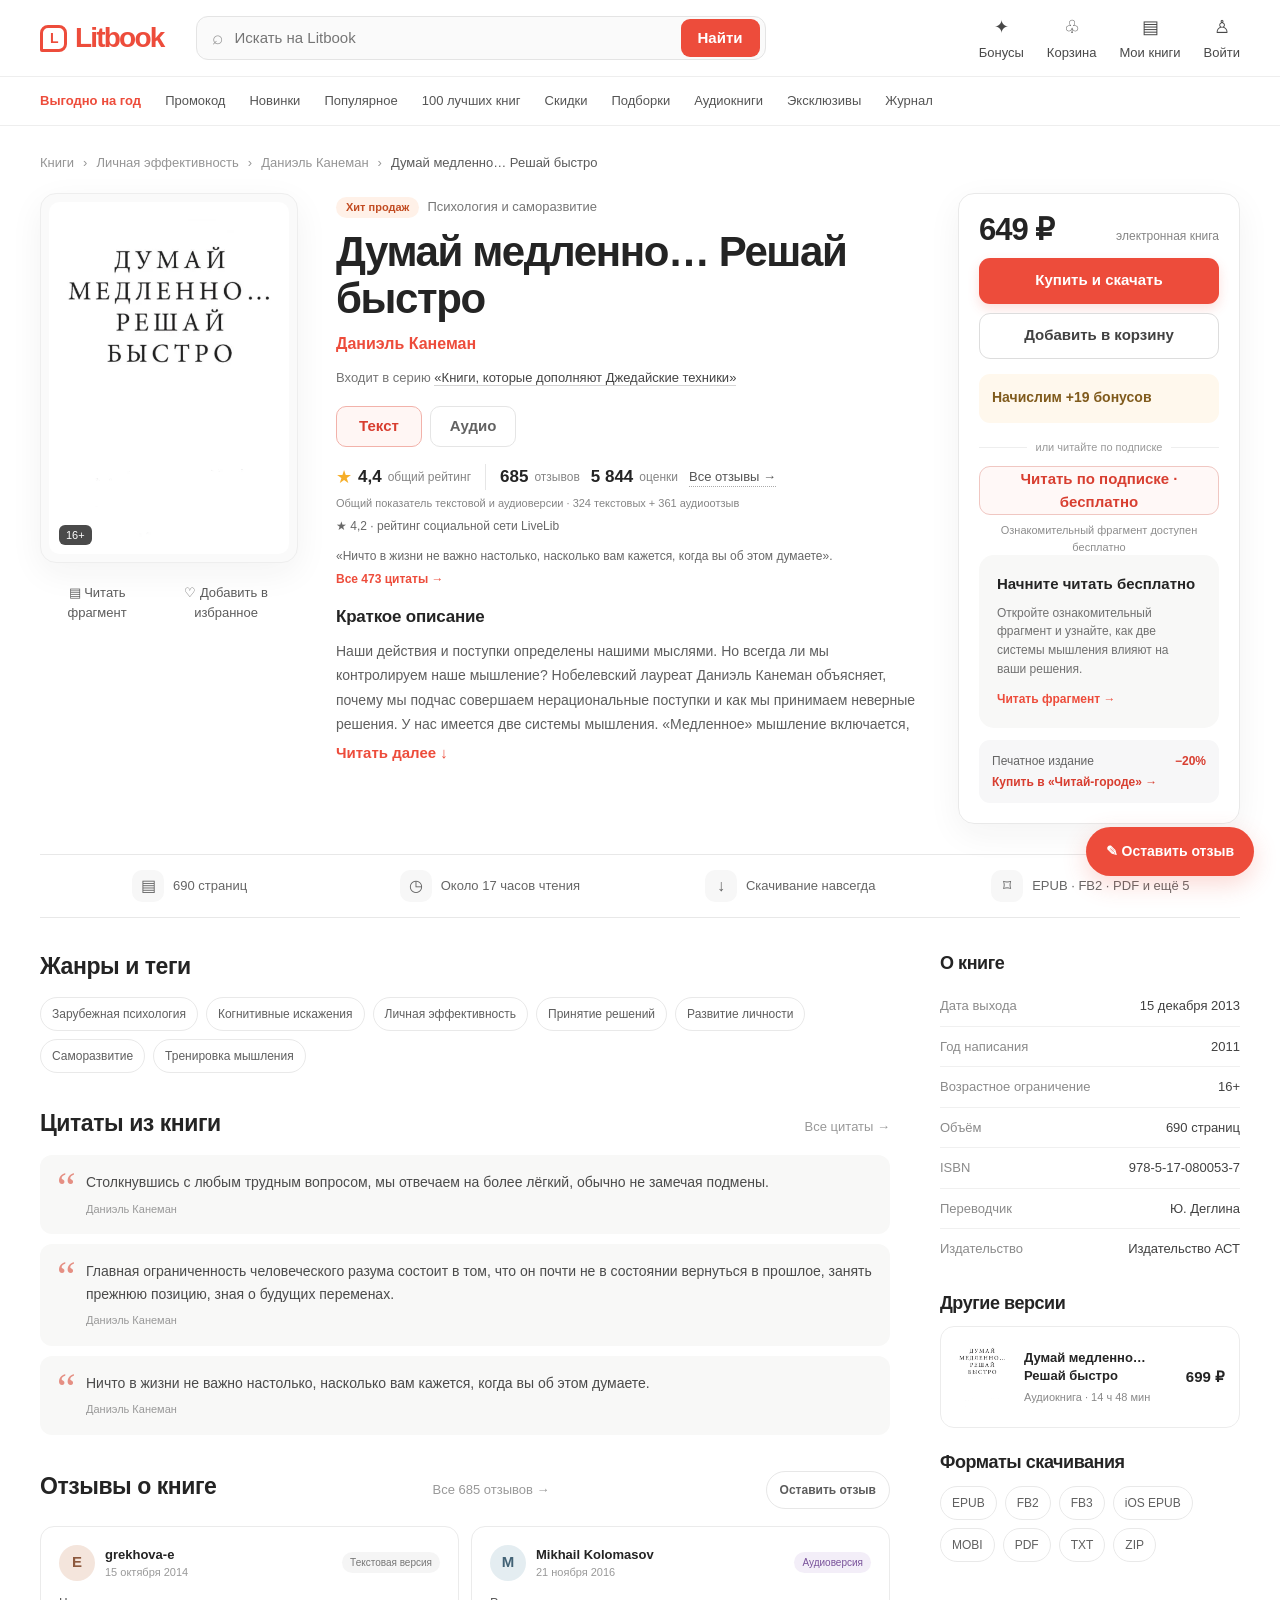
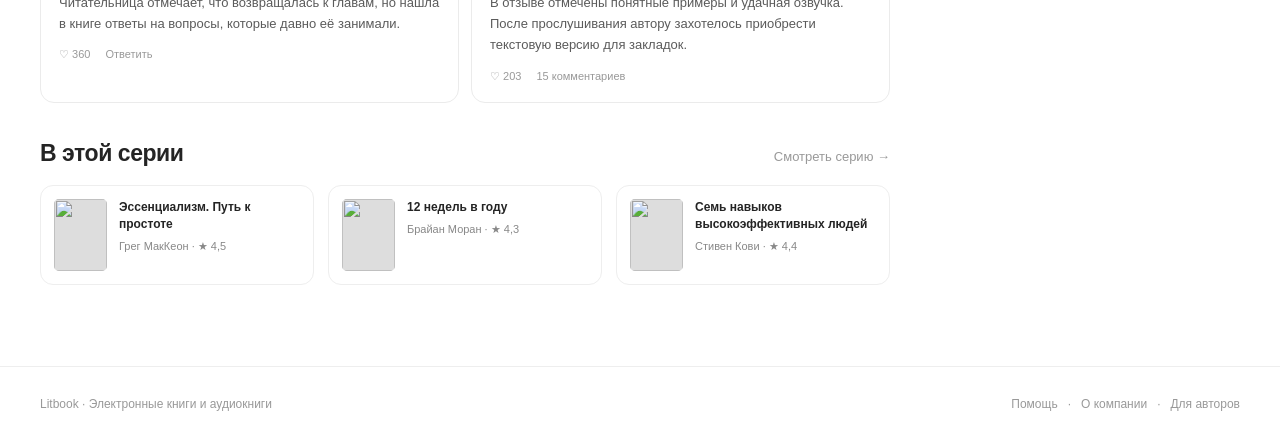
==== index.html @ 92c844e2 "Add files via upload" ====
<!doctype html>
<html lang="ru">
<head>
  <meta charset="utf-8">
  <meta name="viewport" content="width=device-width, initial-scale=1">
  <meta name="theme-color" content="#fff">
  <meta name="robots" content="noindex, nofollow, noarchive, nosnippet, noimageindex">
  <meta name="googlebot" content="noindex, nofollow, noarchive, nosnippet, noimageindex">
  <link rel="stylesheet" href="review-modal.css">
  <script src="review-modal.js" defer></script>
  <title>Думай медленно… Решай быстро — Даниэль Канеман</title>
  <style>
    :root {
      --ink: #242424;
      --muted: #777b80;
      --line: #e8e8e8;
      --soft: #f6f6f5;
      --red: #ed4c3b;
      --red-dark: #d83e30;
      --green: #37845d;
      --radius: 18px;
      --shadow: 0 10px 34px rgba(32, 35, 38, .055);
    }
    * { box-sizing: border-box; }
    html { scroll-behavior: smooth; }
    body {
      margin: 0;
      background: #fff;
      color: var(--ink);
      font-family: Inter, -apple-system, BlinkMacSystemFont, "Segoe UI", Roboto, Arial, sans-serif;
      font-size: 15px;
      line-height: 1.5;
    }
    button, input { font: inherit; }
    button { cursor: pointer; }
    a { color: inherit; text-decoration: none; }
    .container { width: min(1200px, calc(100% - 48px)); margin: 0 auto; }
    .topbar { border-bottom: 1px solid #eee; background: #fff; }
    .topbar-inner { height: 76px; display: flex; align-items: center; gap: 32px; }
    .brand { display: inline-flex; align-items: center; gap: 8px; color: var(--red); font-size: 28px; font-weight: 800; letter-spacing: -1.8px; }
    .brand-mark { width: 27px; height: 27px; border: 3px solid currentColor; border-radius: 8px 8px 8px 2px; display: inline-grid; place-items: center; font-size: 14px; line-height: 1; }
    .search { flex: 1; display: flex; align-items: center; max-width: 570px; height: 44px; border: 1px solid #e4e4e4; border-radius: 12px; background: #fafafa; padding: 0 5px 0 15px; color: #9a9a9a; }
    .search .glass { font-size: 19px; margin-right: 10px; }
    .search input { flex: 1; min-width: 0; border: 0; outline: 0; background: transparent; color: var(--ink); }
    .search button { border: 0; border-radius: 9px; background: var(--red); color: white; font-weight: 650; padding: 8px 17px; }
    .header-actions { margin-left: auto; display: flex; align-items: center; gap: 23px; white-space: nowrap; }
    .head-link { color: #484848; font-size: 13px; display: grid; justify-items: center; gap: 2px; }
    .head-link span:first-child { font-size: 18px; }
    .nav-wrap { border-bottom: 1px solid #eee; }
    .nav { min-height: 48px; display: flex; align-items: center; gap: 24px; overflow-x: auto; white-space: nowrap; scrollbar-width: none; color: #555; font-size: 13px; }
    .nav::-webkit-scrollbar { display: none; }
    .nav a:first-child { color: var(--red); font-weight: 650; }
    .breadcrumbs { display: flex; gap: 9px; align-items: center; margin: 27px 0 20px; color: #959595; font-size: 13px; }
    .breadcrumbs a:hover, .author-link:hover { color: var(--red); }
    .breadcrumbs .current { color: #5b5b5b; overflow: hidden; text-overflow: ellipsis; white-space: nowrap; }
    .hero { display: grid; grid-template-columns: 258px minmax(0, 1fr) 282px; align-items: start; gap: 38px; }
    .cover-frame { position: relative; padding: 8px; border: 1px solid #eee; border-radius: 16px; background: #fafafa; box-shadow: var(--shadow); }
    .cover-frame img { display: block; width: 100%; aspect-ratio: 0.68; object-fit: cover; border-radius: 10px; background: linear-gradient(145deg, #7b713e, #d4cdb0 46%, #553a21); }
    .cover-age { position: absolute; left: 18px; bottom: 17px; border-radius: 6px; background: rgba(24,24,24,.78); color: #fff; padding: 2px 7px; font-size: 11px; }
    .cover-actions { display: flex; justify-content: space-between; margin-top: 14px; }
    .text-action { border: 0; background: transparent; color: #5d5d5d; padding: 6px 0; font-size: 13px; }
    .text-action:hover { color: var(--red); }
    .eyebrow { display: flex; align-items: center; gap: 8px; color: #777; font-size: 13px; margin: 4px 0 10px; }
    .badge { display: inline-flex; align-items: center; border-radius: 999px; padding: 4px 10px; font-size: 11px; line-height: 1.2; font-weight: 700; }
    .badge.hot { color: #c24c22; background: #fff1e8; }
    h1 { margin: 0 0 9px; max-width: 620px; font-size: clamp(30px, 3.3vw, 42px); line-height: 1.13; letter-spacing: -1.4px; font-weight: 750; }
    .author-line { margin-bottom: 12px; color: #686868; font-size: 16px; }
    .author-link { color: var(--red); font-weight: 600; }
    .author-link-button { border:0; padding:0; background:transparent; color:var(--red); font:inherit; font-weight:600; cursor:pointer; }
    .author-link-button:hover { text-decoration:underline; }
    .series { color: #747474; font-size: 13px; }
    .series a { color: #444; border-bottom: 1px solid #d4d4d4; }
    .formats { display: flex; gap: 8px; margin: 19px 0 17px; }
    .format { min-width: 86px; padding: 8px 15px; border: 1px solid #e5e5e5; border-radius: 10px; background: #fff; color: #626262; text-align: center; font-weight: 600; }
    .format.active { border-color: #f2b2aa; background: #fff6f4; color: var(--red-dark); }
    .ratings { display: flex; align-items: center; flex-wrap: wrap; gap: 11px; }
    .combined-rating-note { flex-basis: 100%; margin-top: -7px; color: #858585; font-size: 11px; }
    .social-rating-line { flex-basis: 100%; margin-top: -5px; color: #686868; font-size: 12px; }
    .quote-teaser { display:flex; flex-wrap:wrap; align-items:baseline; gap:5px 11px; margin-top:12px; color:#686868; font-size:12px; }
    .quote-teaser a { color:var(--red); font-weight:700; white-space:nowrap; }
    .print-offer { margin-top:12px; padding:12px 13px; border-radius:11px; background:#f7f7f8; display:grid; grid-template-columns:1fr auto; gap:3px 9px; align-items:center; }
    .print-offer strong { color:var(--red-dark); font-size:12px; }
    .print-offer span { color:#666; font-size:12px; }
    .print-offer a { grid-column:1/-1; color:var(--red-dark); font-size:12px; font-weight:700; }
    .rating { display: inline-flex; align-items: center; gap: 6px; }
    .star { color: #f6ae29; font-size: 18px; }
    .rating strong { font-size: 17px; }
    .rating small, .rating-muted { color: #858585; font-size: 12px; }
    .rating-separator { width: 1px; height: 26px; background: #e6e6e6; margin: 0 3px; }
    .review-link { color: #555; font-size: 13px; border-bottom: 1px dotted #aaa; }
    .description { margin: 25px 0 0; color: #5f5f5f; font-size: 14px; line-height: 1.72; }
    .brief-heading { margin: 18px 0 -13px; font-size: 17px; letter-spacing: -.2px; }
    .read-more { display: inline-block; margin-top: 6px; color: var(--red); border: 0; background: transparent; padding: 0; font-weight: 650; }
    .buy-card { border: 1px solid #e9e9e9; border-radius: 16px; padding: 20px; box-shadow: var(--shadow); }
    .price-row { display: flex; justify-content: space-between; align-items: baseline; margin-bottom: 13px; }
    .price { font-size: 31px; line-height: 1; font-weight: 750; letter-spacing: -1px; }
    .old-price { color: #aaa; font-size: 14px; text-decoration: line-through; }
    .primary-btn, .secondary-btn, .sub-btn { width: 100%; border-radius: 11px; min-height: 46px; font-weight: 700; }
    .primary-btn { border: 0; background: var(--red); color: #fff; box-shadow: 0 5px 12px rgba(237,76,59,.18); }
    .primary-btn:hover { background: var(--red-dark); }
    .secondary-btn { margin-top: 9px; border: 1px solid #ddd; color: #414141; background: #fff; }
    .secondary-btn:hover { border-color: #aaa; }
    .bonus-note { margin-top: 15px; padding: 13px; border-radius: 11px; background: #fff8ed; color: #6d5733; font-size: 12px; line-height: 1.45; }
    .bonus-note strong { display: block; color: #805b1d; font-size: 14px; margin-bottom: 3px; }
    .sub-divider { display: flex; align-items: center; gap: 9px; margin: 16px 0 11px; color: #999; font-size: 11px; }
    .sub-divider::before, .sub-divider::after { content: ""; height: 1px; flex: 1; background: #eee; }
    .sub-btn { border: 1px solid #f0c7c2; color: var(--red-dark); background: #fff8f7; }
    .sub-caption { margin: 7px 0 0; text-align: center; font-size: 11px; color: #8d8d8d; }
    .feature-strip { display: grid; grid-template-columns: repeat(4, 1fr); gap: 1px; margin: 30px 0 34px; padding: 15px 0; border-top: 1px solid var(--line); border-bottom: 1px solid var(--line); }
    .feature { display: flex; align-items: center; justify-content: center; gap: 9px; color: #666; font-size: 13px; }
    .feature-icon { display: grid; place-items: center; width: 32px; height: 32px; border-radius: 10px; background: #f7f7f7; color: #636363; font-size: 16px; }
    .main-grid { display: grid; grid-template-columns: minmax(0, 1fr) 300px; gap: 50px; align-items: start; }
    .section { margin-bottom: 36px; }
    .section-heading { display: flex; align-items: baseline; justify-content: space-between; margin: 0 0 17px; }
    h2 { margin: 0; font-size: 23px; letter-spacing: -.45px; line-height: 1.25; }
    .section-sub { color: #999; font-size: 13px; }
    .about-card { padding: 23px 25px; border: 1px solid #eee; border-radius: var(--radius); background: #fff; }
    .about-card p { margin: 0; color: #565656; line-height: 1.72; }
    .about-card .intro { color: #313131; font-size: 16px; font-weight: 600; margin-bottom: 10px; }
    .metadata { margin: 0; }
    .metadata-row { display: grid; grid-template-columns: 145px 1fr; gap: 12px; padding: 10px 0; border-bottom: 1px solid #f0f0f0; }
    .metadata-row:last-child { border-bottom: 0; }
    .metadata dt { color: #8b8b8b; font-size: 13px; }
    .metadata dd { margin: 0; color: #414141; font-size: 13px; }
    .tag-list { display: flex; flex-wrap: wrap; gap: 8px; }
    .tag { padding: 7px 11px; border: 1px solid #e9e9e9; border-radius: 999px; color: #606060; font-size: 12px; background: #fff; }
    .tag:hover { border-color: #f2b2aa; color: var(--red-dark); }
    .quote-list { display: grid; gap: 10px; }
    .quote { position: relative; margin: 0; padding: 16px 18px 16px 46px; border-radius: 12px; background: #f8f8f7; color: #4b4b4b; font-size: 14px; line-height: 1.6; }
    .quote::before { content: "“"; position: absolute; left: 17px; top: 8px; color: #e58f83; font: 42px Georgia, serif; }
    .quote cite { display: block; margin-top: 7px; color: #999; font-size: 11px; font-style: normal; }
    .version-card { display: flex; gap: 15px; align-items: center; padding: 14px; border: 1px solid #ececec; border-radius: 14px; }
    a.version-card:hover { border-color: #f2b2aa; }
    .mini-cover { width: 54px; height: 72px; border-radius: 6px; object-fit: cover; background: #ccc; }
    .version-content { flex: 1; }
    .version-content strong { display: block; font-size: 13px; line-height: 1.4; }
    .version-content small { display: block; margin-top: 4px; color: #888; font-size: 11px; }
    .version-price { font-weight: 700; white-space: nowrap; }
    .review-card { padding: 18px; border: 1px solid #ebebeb; border-radius: 14px; background: #fff; }
    .review-head { display: flex; align-items: center; gap: 10px; margin-bottom: 11px; }
    .avatar { display: grid; place-items: center; width: 36px; height: 36px; border-radius: 50%; background: #f4e5dc; color: #8c583d; font-weight: 700; }
    .reviewer { font-size: 13px; font-weight: 650; }
    .review-date { color: #999; font-size: 11px; }
    .review-stars { margin-left: auto; color: #f3aa29; letter-spacing: 1px; font-size: 12px; }
    .preview-format { margin-left: auto; padding: 3px 8px; border-radius: 999px; background: #f5f5f5; color: #777; font-size: 10px; white-space: nowrap; }
    .preview-format.audio { background: #f3eef8; color: #79529a; }
    .review-card p { margin: 0; color: #5b5b5b; font-size: 13px; line-height: 1.65; }
    .review-footer { display: flex; gap: 15px; margin-top: 12px; color: #999; font-size: 11px; }
    .reviews-grid { display: grid; grid-template-columns: repeat(2, 1fr); gap: 12px; }
    .side-panel { position: sticky; top: 18px; }
    .side-panel .section { margin-bottom: 23px; }
    .side-panel h2 { font-size: 18px; margin-bottom: 12px; }
    .side-panel .metadata-row { grid-template-columns: 1fr auto; gap: 6px; }
    .side-panel .metadata dd { text-align: right; }
    .read-card { padding: 18px; border-radius: 15px; background: #f8f8f7; }
    .read-card h3 { margin: 0 0 8px; font-size: 15px; }
    .read-card p { margin: 0; color: #717171; font-size: 12px; line-height: 1.55; }
    .read-card .small-button { display: inline-block; margin-top: 12px; color: var(--red); font-size: 12px; font-weight: 700; }
    .related-row { display: grid; grid-template-columns: repeat(3, 1fr); gap: 14px; }
    .related-book { display: flex; gap: 12px; padding: 13px; border: 1px solid #eee; border-radius: 13px; }
    .related-book img { width: 53px; height: 72px; border-radius: 5px; object-fit: cover; background: #ddd; }
    .related-book strong { display: block; font-size: 12px; line-height: 1.4; }
    .related-book small { display: block; margin-top: 5px; color: #888; font-size: 11px; }
    .footer { margin-top: 45px; padding: 28px 0; border-top: 1px solid #eee; color: #999; font-size: 12px; }
    .footer-inner { display: flex; justify-content: space-between; gap: 16px; }
    .toast { position: fixed; z-index: 5; left: 50%; bottom: 22px; transform: translate(-50%, 20px); opacity: 0; pointer-events: none; background: #242424; color: #fff; padding: 11px 16px; border-radius: 10px; box-shadow: var(--shadow); transition: .22s ease; font-size: 13px; }
    .toast.show { transform: translate(-50%, 0); opacity: 1; }
    @media (max-width: 980px) {
      .container { width: min(100% - 32px, 760px); }
      .topbar-inner { gap: 18px; }
      .header-actions { gap: 14px; }
      .head-link span:last-child { display: none; }
      .hero { grid-template-columns: 220px minmax(0, 1fr); gap: 26px; }
      .buy-card { grid-column: 2; display: grid; grid-template-columns: 1fr 1fr; gap: 8px 14px; align-items: center; }
      .price-row { margin: 0; }
      .primary-btn, .secondary-btn { margin: 0; }
      .bonus-note, .sub-divider, .sub-btn, .sub-caption { grid-column: 1 / -1; }
      .main-grid { grid-template-columns: minmax(0, 1fr) 250px; gap: 25px; }
    }
    @media (max-width: 680px) {
      .container { width: calc(100% - 32px); }
      .topbar-inner { height: 64px; gap: 14px; }
      .brand { font-size: 24px; }
      .brand-mark { width: 24px; height: 24px; }
      .search { height: 39px; padding-left: 10px; }
      .search input { width: 60px; font-size: 12px; }
      .search button { padding: 7px 10px; font-size: 12px; }
      .header-actions { gap: 12px; }
      .head-link span:first-child { font-size: 16px; }
      .nav { gap: 20px; min-height: 42px; }
      .breadcrumbs { margin: 19px 0 16px; font-size: 11px; }
      .hero { grid-template-columns: 110px minmax(0, 1fr); gap: 17px; }
      .cover-frame { padding: 4px; border-radius: 10px; }
      .cover-frame img { border-radius: 6px; }
      .cover-age { left: 8px; bottom: 8px; font-size: 9px; padding: 1px 5px; }
      .cover-actions { flex-direction: column; align-items: flex-start; margin-top: 6px; }
      .text-action { font-size: 11px; padding: 3px 0; }
      .eyebrow { font-size: 11px; margin-top: 0; margin-bottom: 7px; }
      .badge { font-size: 9px; padding: 4px 7px; }
      h1 { font-size: 25px; letter-spacing: -.7px; }
      .author-line { font-size: 13px; margin-bottom: 7px; }
      .series { font-size: 11px; }
      .formats { margin: 11px 0; }
      .format { min-width: 64px; padding: 6px 10px; font-size: 12px; }
      .ratings { gap: 7px; }
      .rating { gap: 3px; }
      .rating strong { font-size: 14px; }
      .rating small { font-size: 10px; }
      .star { font-size: 14px; }
      .rating-separator { height: 19px; }
      .review-link { font-size: 10px; }
      .description { grid-column: 1 / -1; margin-top: 17px; font-size: 13px; }
      .buy-card { grid-column: 1 / -1; display: block; padding: 16px; }
      .price-row { margin-bottom: 13px; }
      .primary-btn { width: 100%; }
      .secondary-btn { width: 100%; margin-top: 9px; }
      .bonus-note { margin-top: 12px; }
      .feature-strip { grid-template-columns: repeat(2, 1fr); gap: 13px 5px; margin: 23px 0 27px; padding: 14px 0; }
      .feature { justify-content: flex-start; font-size: 11px; }
      .feature-icon { width: 28px; height: 28px; font-size: 14px; }
      .main-grid { display: flex; flex-direction: column; gap: 0; }
      .side-panel { position: static; display: contents; }
      .section { margin-bottom: 27px; }
      .section-heading { margin-bottom: 12px; }
      h2 { font-size: 20px; }
      .about-card { padding: 17px; }
      .about-card .intro { font-size: 14px; }
      .about-card p { font-size: 13px; }
      .metadata-row { grid-template-columns: 118px 1fr; }
      .metadata-row dt, .metadata-row dd { font-size: 12px; }
      .reviews-grid { grid-template-columns: 1fr; }
      .related-row { grid-template-columns: 1fr; }
      .footer-inner { flex-direction: column; }
    }
  </style>
</head>
<body>
  <header class="topbar">
    <div class="container topbar-inner">
      <a class="brand" href="#top" aria-label="Litbook"><span class="brand-mark">L</span>Litbook</a>
      <form class="search" role="search" onsubmit="event.preventDefault(); showToast('Поиск по книгам');">
        <span class="glass" aria-hidden="true">⌕</span>
        <input type="search" aria-label="Искать книги" placeholder="Искать на Litbook">
        <button type="submit">Найти</button>
      </form>
      <div class="header-actions">
        <a class="head-link" href="#bonuses"><span>✦</span><span>Бонусы</span></a>
        <a class="head-link" href="#buy"><span>♧</span><span>Корзина</span></a>
        <a class="head-link" href="#top"><span>▤</span><span>Мои книги</span></a>
        <a class="head-link" href="#top"><span>♙</span><span>Войти</span></a>
      </div>
    </div>
  </header>
  <div class="nav-wrap">
    <nav class="container nav" aria-label="Основное меню">
      <a href="#top">Выгодно на год</a><a href="#top">Промокод</a><a href="#top">Новинки</a><a href="#top">Популярное</a><a href="#top">100 лучших книг</a><a href="#top">Скидки</a><a href="#top">Подборки</a><a href="#top">Аудиокниги</a><a href="#top">Эксклюзивы</a><a href="#top">Журнал</a>
    </nav>
  </div>

  <main class="container" id="top">
    <nav class="breadcrumbs" aria-label="Хлебные крошки">
      <a href="#top">Книги</a><span>›</span><a href="#genres">Личная эффективность</a><span>›</span><a href="#author">Даниэль Канеман</a><span>›</span><span class="current">Думай медленно… Решай быстро</span>
    </nav>

    <section class="hero" aria-labelledby="book-title">
      <div>
        <div class="cover-frame">
          <img src="book.webp" alt="Обложка книги «Думай медленно… Решай быстро»">
          <span class="cover-age">16+</span>
        </div>
        <div class="cover-actions">
          <button class="text-action" data-toast="Фрагмент книги готов к чтению">▤ Читать фрагмент</button>
          <button class="text-action wishlist" aria-pressed="false">♡ Добавить в избранное</button>
        </div>
      </div>

      <div class="book-info">
        <div class="eyebrow"><span class="badge hot">Хит продаж</span><span>Психология и саморазвитие</span></div>
        <h1 id="book-title">Думай медленно… Решай быстро</h1>
        <div class="author-line" id="author"><button class="author-link-button" type="button" data-toast="Даниэль Канеман — автор книги">Даниэль Канеман</button></div>
        <div class="series">Входит в серию <a href="#series">«Книги, которые дополняют Джедайские техники»</a></div>
        <div class="formats" aria-label="Формат книги">
          <a class="format active" href="index.html" aria-current="page">Текст</a>
          <a class="format" href="audiobook.html">Аудио</a>
        </div>
        <div class="ratings">
          <span class="rating"><span class="star">★</span><strong>4,4</strong><small>общий рейтинг</small></span>
          <span class="rating-separator"></span>
          <span class="rating"><strong>685</strong><small>отзывов</small></span>
          <span class="rating"><strong>5 844</strong><small>оценки</small></span>
          <a class="review-link" href="reviews.html">Все отзывы →</a>
          <span class="combined-rating-note">Общий показатель текстовой и аудиоверсии · 324 текстовых + 361 аудиоотзыв</span>
          <span class="social-rating-line">★ 4,2 · рейтинг социальной сети LiveLib</span>
        </div>
        <div class="quote-teaser"><span>«Ничто в жизни не важно настолько, насколько вам кажется, когда вы об этом думаете».</span><a href="#quotes">Все 473 цитаты →</a></div>
        <h2 class="brief-heading" id="about">Краткое описание</h2>
        <p class="description" id="description">Наши действия и поступки определены нашими мыслями. Но всегда ли мы контролируем наше мышление? Нобелевский лауреат Даниэль Канеман объясняет, почему мы подчас совершаем нерациональные поступки и как мы принимаем неверные решения. У нас имеется две системы мышления. «Медленное» мышление включается, когда мы решаем задачу или выбираем товар в магазине. Обычно нам кажется, что мы уверенно контролируем эти процессы, но за пределами сознания постоянно работает «быстрое» мышление — автоматическое, мгновенное и неосознаваемое…</p>
        <button class="read-more" id="expand-description">Читать далее ↓</button>
      </div>

      <aside class="buy-card" id="buy" aria-label="Купить книгу">
        <div class="price-row"><span class="price">649 ₽</span><span class="rating-muted">электронная книга</span></div>
        <button class="primary-btn" data-toast="Книга добавлена в ваши покупки">Купить и скачать</button>
        <button class="secondary-btn" data-toast="Книга добавлена в корзину">Добавить в корзину</button>
        <div class="bonus-note" id="bonuses"><strong>Начислим +19 бонусов</strong></div>
        <div class="sub-divider">или читайте по подписке</div>
        <button class="sub-btn" data-toast="Откройте каталог книг по подписке">Читать по подписке · бесплатно</button>
        <p class="sub-caption">Ознакомительный фрагмент доступен бесплатно</p>
        <div class="read-card">
          <h3>Начните читать бесплатно</h3>
          <p>Откройте ознакомительный фрагмент и узнайте, как две системы мышления влияют на ваши решения.</p>
          <a class="small-button" href="#about">Читать фрагмент →</a>
        </div>
        <div class="print-offer"><span>Печатное издание</span><strong>−20%</strong><a href="https://www.chitai-gorod.ru/product/dumay-medlenno-reshay-bystro-2392784" target="_blank" rel="noopener noreferrer">Купить в «Читай-городе» →</a></div>
      </aside>
    </section>

    <div class="feature-strip" aria-label="Информация о книге">
      <div class="feature"><span class="feature-icon">▤</span><span>690 страниц</span></div>
      <div class="feature"><span class="feature-icon">◷</span><span>Около 17 часов чтения</span></div>
      <div class="feature"><span class="feature-icon">↓</span><span>Скачивание навсегда</span></div>
      <div class="feature"><span class="feature-icon">⌑</span><span>EPUB · FB2 · PDF и ещё 5</span></div>
    </div>

    <div class="main-grid">
      <div class="content-column">
        <section class="section" id="genres">
          <div class="section-heading"><h2>Жанры и теги</h2></div>
          <div class="tag-list">
            <a class="tag" href="#genres">Зарубежная психология</a><a class="tag" href="#genres">Когнитивные искажения</a><a class="tag" href="#genres">Личная эффективность</a><a class="tag" href="#genres">Принятие решений</a><a class="tag" href="#genres">Развитие личности</a><a class="tag" href="#genres">Саморазвитие</a><a class="tag" href="#genres">Тренировка мышления</a>
          </div>
        </section>

        <section class="section" id="quotes">
          <div class="section-heading"><h2>Цитаты из книги</h2><a class="section-sub" href="#quotes">Все цитаты →</a></div>
          <div class="quote-list">
            <blockquote class="quote">Столкнувшись с любым трудным вопросом, мы отвечаем на более лёгкий, обычно не замечая подмены.<cite>Даниэль Канеман</cite></blockquote>
            <blockquote class="quote">Главная ограниченность человеческого разума состоит в том, что он почти не в состоянии вернуться в прошлое, занять прежнюю позицию, зная о будущих переменах.<cite>Даниэль Канеман</cite></blockquote>
            <blockquote class="quote">Ничто в жизни не важно настолько, насколько вам кажется, когда вы об этом думаете.<cite>Даниэль Канеман</cite></blockquote>
          </div>
        </section>

        <section class="section" id="reviews">
          <div class="section-heading"><h2>Отзывы о книге</h2><a class="section-sub" href="reviews.html">Все 685 отзывов →</a><button class="review-inline-trigger" type="button" data-review-open>Оставить отзыв</button></div>
          <div class="reviews-grid">
            <article class="review-card">
              <div class="review-head"><span class="avatar">Е</span><div><div class="reviewer">grekhova-e</div><div class="review-date">15 октября 2014</div></div><span class="preview-format">Текстовая версия</span></div>
              <p>Читательница отмечает, что возвращалась к главам, но нашла в книге ответы на вопросы, которые давно её занимали.</p>
              <div class="review-footer"><span>♡ 360</span><span>Ответить</span></div>
            </article>
            <article class="review-card">
              <div class="review-head"><span class="avatar" style="background:#e4edf1;color:#426275">М</span><div><div class="reviewer">Mikhail Kolomasov</div><div class="review-date">21 ноября 2016</div></div><span class="preview-format audio">Аудиоверсия</span></div>
              <p>В отзыве отмечены понятные примеры и удачная озвучка. После прослушивания автору захотелось приобрести текстовую версию для закладок.</p>
              <div class="review-footer"><span>♡ 203</span><span>15 комментариев</span></div>
            </article>
          </div>
        </section>

        <section class="section" id="series">
          <div class="section-heading"><h2>В этой серии</h2><a class="section-sub" href="#series">Смотреть серию →</a></div>
          <div class="related-row">
            <article class="related-book"><img src="https://cdn.litres.ru/pub/c/cover_415/6444517" alt=""><div><strong>Эссенциализм. Путь к простоте</strong><small>Грег МакКеон · ★ 4,5</small></div></article>
            <article class="related-book"><img src="https://cdn.litres.ru/pub/c/cover_415/6444517" alt=""><div><strong>12 недель в году</strong><small>Брайан Моран · ★ 4,3</small></div></article>
            <article class="related-book"><img src="https://cdn.litres.ru/pub/c/cover_415/6444517" alt=""><div><strong>Семь навыков высокоэффективных людей</strong><small>Стивен Кови · ★ 4,4</small></div></article>
          </div>
        </section>
      </div>

      <aside class="side-panel">
        <section class="section">
          <h2>О книге</h2>
          <dl class="metadata">
            <div class="metadata-row"><dt>Дата выхода</dt><dd>15 декабря 2013</dd></div>
            <div class="metadata-row"><dt>Год написания</dt><dd>2011</dd></div>
            <div class="metadata-row"><dt>Возрастное ограничение</dt><dd>16+</dd></div>
            <div class="metadata-row"><dt>Объём</dt><dd>690 страниц</dd></div>
            <div class="metadata-row"><dt>ISBN</dt><dd>978-5-17-080053-7</dd></div>
            <div class="metadata-row"><dt>Переводчик</dt><dd>Ю. Деглина</dd></div>
            <div class="metadata-row"><dt>Издательство</dt><dd>Издательство АСТ</dd></div>
          </dl>
        </section>
        <section class="section">
          <h2>Другие версии</h2>
          <a class="version-card" href="audiobook.html">
            <img class="mini-cover" src="book.webp" alt="">
            <div class="version-content"><strong>Думай медленно… Решай быстро</strong><small>Аудиокнига · 14 ч 48 мин</small></div>
            <span class="version-price">699 ₽</span>
          </a>
        </section>
        <section class="section">
          <h2>Форматы скачивания</h2>
          <div class="tag-list"><span class="tag">EPUB</span><span class="tag">FB2</span><span class="tag">FB3</span><span class="tag">iOS EPUB</span><span class="tag">MOBI</span><span class="tag">PDF</span><span class="tag">TXT</span><span class="tag">ZIP</span></div>
        </section>
      </aside>
    </div>
  </main>
  <footer class="footer"><div class="container footer-inner"><span>Litbook · Электронные книги и аудиокниги</span><span>Помощь&nbsp;&nbsp; · &nbsp;&nbsp;О компании&nbsp;&nbsp; · &nbsp;&nbsp;Для авторов</span></div></footer>
  <div class="toast" id="toast" role="status" aria-live="polite"></div>
  <script>
    const toast = document.getElementById('toast');
    let toastTimer;
    function showToast(message) {
      toast.textContent = message;
      toast.classList.add('show');
      clearTimeout(toastTimer);
      toastTimer = setTimeout(() => toast.classList.remove('show'), 2200);
    }
    document.querySelectorAll('[data-toast]').forEach(button => {
      button.addEventListener('click', () => showToast(button.dataset.toast));
    });
    document.querySelector('.wishlist').addEventListener('click', event => {
      const button = event.currentTarget;
      const saved = button.getAttribute('aria-pressed') !== 'true';
      button.setAttribute('aria-pressed', String(saved));
      button.textContent = saved ? '♥ В избранном' : '♡ Добавить в избранное';
      showToast(saved ? 'Книга добавлена в избранное' : 'Книга удалена из избранного');
    });
    document.getElementById('expand-description').addEventListener('click', event => {
      const expanded = event.currentTarget.dataset.expanded === 'true';
      event.currentTarget.dataset.expanded = String(!expanded);
      event.currentTarget.textContent = expanded ? 'Читать далее ↓' : 'Свернуть ↑';
      document.getElementById('description').style.maxHeight = expanded ? '6.9em' : 'none';
      document.getElementById('description').style.overflow = expanded ? 'hidden' : 'visible';
    });
    document.getElementById('description').style.maxHeight = '6.9em';
    document.getElementById('description').style.overflow = 'hidden';
  </script>
</body>
</html>
---- review-modal.css ----
.review-launcher{position:fixed;z-index:20;right:26px;bottom:24px;border:0;border-radius:999px;background:#ed4c3b;color:#fff;padding:14px 20px;font:inherit;font-size:14px;font-weight:700;box-shadow:0 8px 24px #ed4c3b38;cursor:pointer}
.review-launcher:hover{background:#d83e30;transform:translateY(-1px)}
.review-inline-trigger{border:1px solid #e7e7e7;border-radius:999px;background:#fff;color:#5c5c5c;padding:9px 13px;font:inherit;font-size:12px;font-weight:650;cursor:pointer;white-space:nowrap}
.review-inline-trigger:hover{background:#fff5f3}
.review-dialog{width:min(760px,calc(100% - 28px));max-width:none;max-height:min(92vh,960px);padding:0;border:0;border-radius:24px;background:#fff;color:#242424;box-shadow:0 24px 80px #0003;overflow:auto}
.review-dialog::backdrop{background:rgba(25,27,32,.42);backdrop-filter:blur(2px)}
.review-modal-inner{padding:30px 32px 26px}
.review-modal-head{display:flex;align-items:center;justify-content:space-between;gap:16px;margin-bottom:19px}
.review-modal-head h2{margin:0;font-size:27px;line-height:1.2;letter-spacing:-.6px}
.review-close{display:grid;place-items:center;width:38px;height:38px;border:0;border-radius:50%;background:transparent;color:#8e929a;font-size:29px;line-height:1;cursor:pointer}
.review-close:hover{background:#f4f4f5;color:#333}
.review-product{display:flex;align-items:center;gap:14px;margin-bottom:22px;font-size:16px;line-height:1.35}
.review-product img{width:58px;height:86px;object-fit:cover;border-radius:6px;background:#eee}
.review-product small{display:block;margin-top:5px;color:#888;font-size:12px}
.review-format-choice{display:flex;gap:8px;margin:-8px 0 18px}
.review-format-choice label{cursor:pointer}
.review-format-choice input{position:absolute;opacity:0;pointer-events:none}
.review-format-choice span{display:block;padding:7px 12px;border:1px solid #e5e5e5;border-radius:999px;color:#666;font-size:12px}
.review-format-choice input:checked+span{border-color:#ed4c3b;background:#fff5f3;color:#d83e30}
.review-stars-input{display:flex;justify-content:center;gap:8px;margin:8px 0 20px}
.review-stars-input button{border:0;background:none;padding:0;color:#e4e5e9;font-size:44px;line-height:1;cursor:pointer;transition:transform .12s,color .12s}
.review-stars-input button:hover,.review-stars-input button.selected{color:#ffc400}
.review-stars-input button:hover{transform:scale(1.08)}
.review-bonus{display:flex;align-items:center;gap:11px;margin:0 0 22px;padding:16px 19px;border-radius:999px;background:#f1f1f3;font-size:14px;font-weight:700}
.review-bonus-icon{display:grid;place-items:center;flex:0 0 24px;width:24px;height:24px;border-radius:50%;background:#ed1738;color:#fff;font-size:13px}
.review-field-label{display:block;margin:0 0 10px;font-size:17px;font-weight:750}
.review-upload{display:block;margin-bottom:22px}
.review-upload input{position:absolute;width:1px;height:1px;opacity:0;overflow:hidden}
.review-upload-grid{display:flex;gap:9px;overflow:auto;padding-bottom:3px}
.review-upload-button,.review-preview{display:grid;place-items:center;flex:0 0 112px;width:112px;height:112px;border-radius:22px;background:#f4f4f6}
.review-upload-button{border:2px dashed #e8e8eb;color:#333;font-size:27px;cursor:pointer}
.review-upload-button:hover{border-color:#ed4c3b;color:#ed4c3b}
.review-preview{position:relative;overflow:hidden;border:1px solid #eee;background:#fff}
.review-preview img{width:100%;height:100%;object-fit:cover}
.review-preview button{position:absolute;top:5px;right:5px;width:23px;height:23px;border:0;border-radius:50%;background:#222b;color:white;cursor:pointer}
.review-upload-note{margin:8px 0 0;color:#999;font-size:11px}
.review-textarea{width:100%;min-height:88px;resize:vertical;padding:15px 16px;border:0;border-radius:15px;background:#f3f3f5;color:#242424;font:inherit;outline:2px solid transparent}
.review-textarea:focus{outline-color:#f1b2ab}
.review-submit{width:100%;min-height:56px;margin-top:16px;border:0;border-radius:14px;background:#ff073b;color:#fff;font-size:17px;font-weight:750;cursor:pointer}
.review-submit:hover{background:#e90032}
.review-rules{margin:12px 6px 0;color:#92949b;text-align:center;font-size:11px;line-height:1.5}
.review-feedback{display:none;margin-top:13px;padding:11px 13px;border-radius:10px;background:#f1f7f2;color:#326a45;font-size:13px;text-align:center}
@media(max-width:560px){.review-launcher{right:14px;bottom:14px;padding:12px 16px}.review-modal-inner{padding:21px 18px}.review-modal-head h2{font-size:23px}.review-product{font-size:14px}.review-stars-input button{font-size:38px}.review-upload-button,.review-preview{flex-basis:82px;width:82px;height:92px;border-radius:17px}.review-bonus{border-radius:16px;padding:13px 14px;font-size:12px}.review-submit{min-height:50px;font-size:15px}}
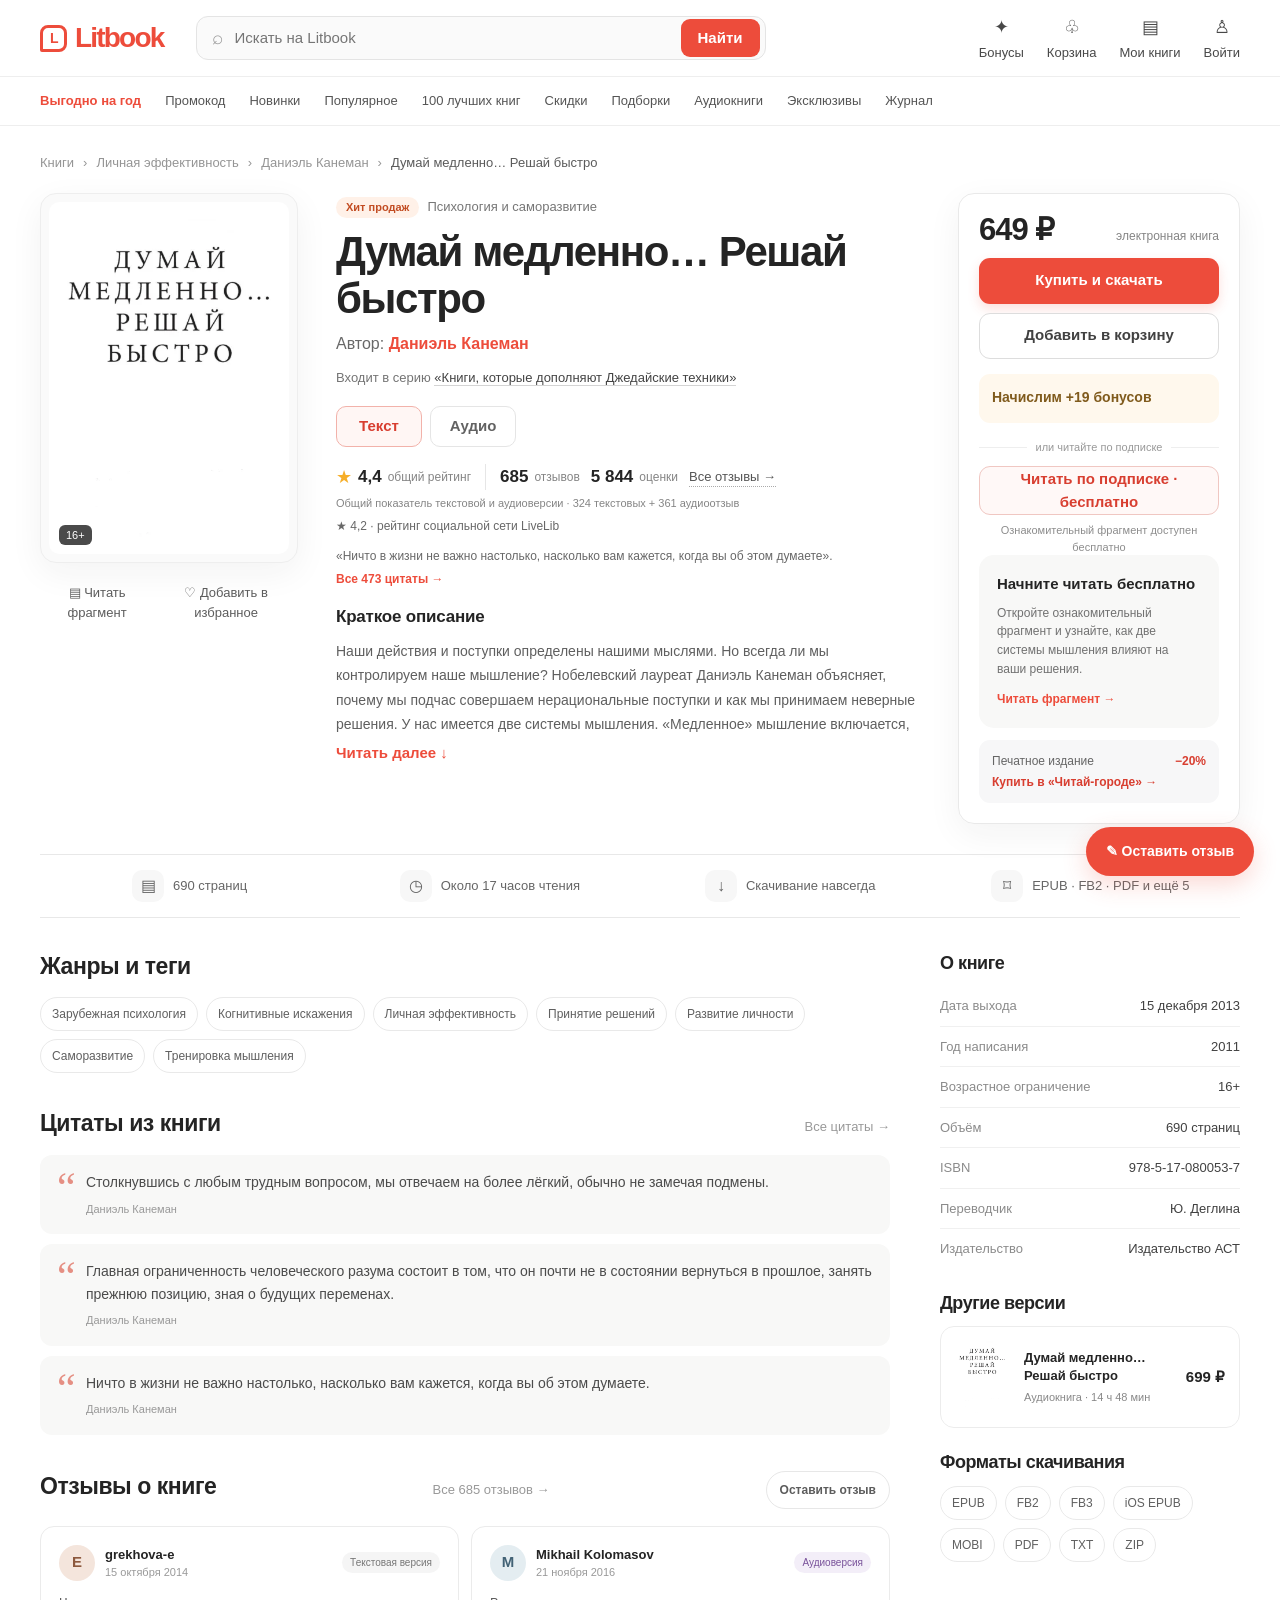
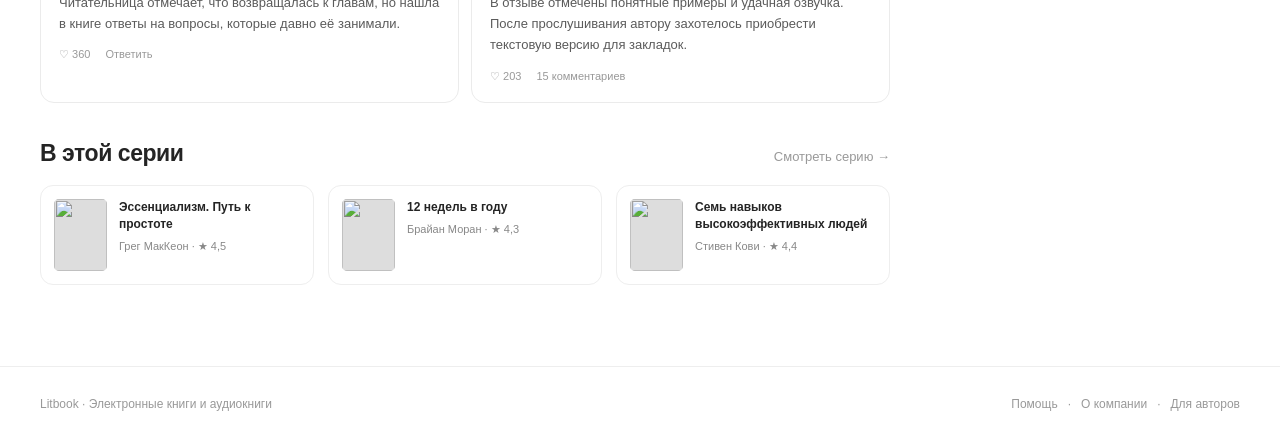
==== commit 73dde161: "Add files via upload" ====
--- a/index.html
+++ b/index.html
@@ -277,7 +277,7 @@
       <div class="book-info">
         <div class="eyebrow"><span class="badge hot">Хит продаж</span><span>Психология и саморазвитие</span></div>
         <h1 id="book-title">Думай медленно… Решай быстро</h1>
-        <div class="author-line" id="author"><button class="author-link-button" type="button" data-toast="Даниэль Канеман — автор книги">Даниэль Канеман</button></div>
+        <div class="author-line" id="author">Автор: <button class="author-link-button" type="button" data-toast="Даниэль Канеман — автор книги">Даниэль Канеман</button></div>
         <div class="series">Входит в серию <a href="#series">«Книги, которые дополняют Джедайские техники»</a></div>
         <div class="formats" aria-label="Формат книги">
           <a class="format active" href="index.html" aria-current="page">Текст</a>
